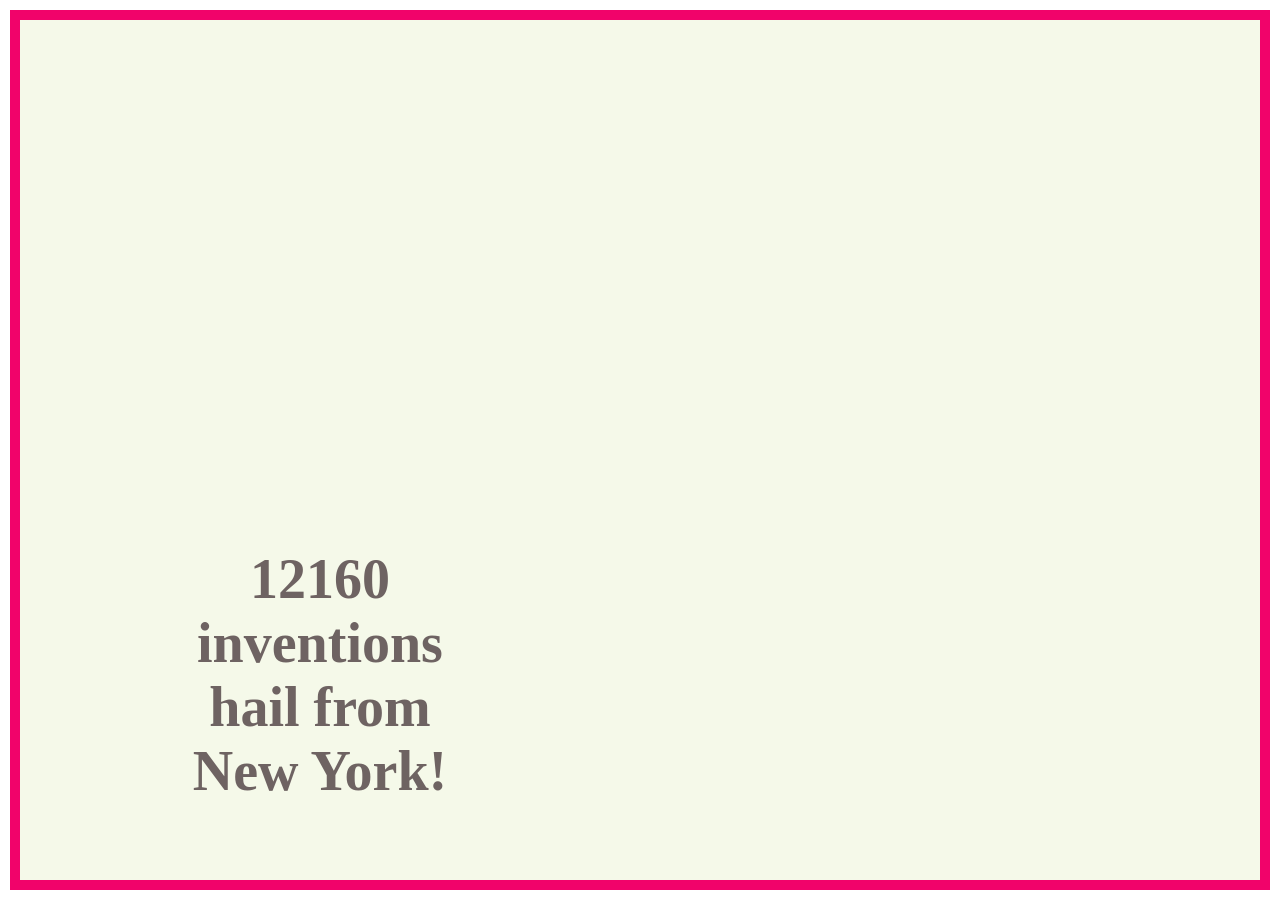
==== index.html @ 993df79d "Renamed test.html to index.html" ====
<!DOCTYPE html>
<html>
	<head>
		<meta charset="utf-8"/>
		<!-- <meta name="viewport" content="width=device-width"> -->
		<title>This is a test.</title> 
		<link rel="stylesheet" type="text/css" href="style.css" />
	</head>
	<body>
		<!-- CONTENT GOES HERE -->
		<div class="infoBox">
			<div class="largeCentered">
				12160 inventions hail from New York!
			</div>
		</div>

		<div id="box_1"></div>
		<div id="box_2"></div>

		<!-- <script src="https://code.jquery.com/jquery-2.2.4.min.js"></script> -->
		<!-- <scirpt src="scripts.js"></script> -->
	</body>
</html>
---- style.css ----
.infoBox{
	position:relative;
	color:#6e6362;
	font-weight:bold;	
}

.largeCentered {
	font-size: 350%;	
	text-align: center;
	position: fixed; /* or absolute */
	top: 75%;
	/*left: 75%;*/
	right: 75%;
	/* bring your own prefixes */
	transform: translate(+50%, -50%);
}

.centered {
	font-size: 250%;	
	text-align: center;
	position: fixed; /* or absolute */
	top: 50%;
	left: 50%;
	/* bring your own prefixes */
	transform: translate(-50%, -50%);
}

#box_1 { 
	position: absolute; 
	top: 10px; 
	right: 10px; 
	bottom: 10px; 
	left: 10px; 
	background: #f1036a; 
	z-index: -1;
}

#box_2 { 
	position: absolute; 
	top: 20px; 
	right: 20px; 
	bottom: 20px; 
	left: 20px; 
	background: #f5f9e9; 
	z-index: -1;
}


/* #f1036a */
/* #1d2021 */
/* #6e6362 */
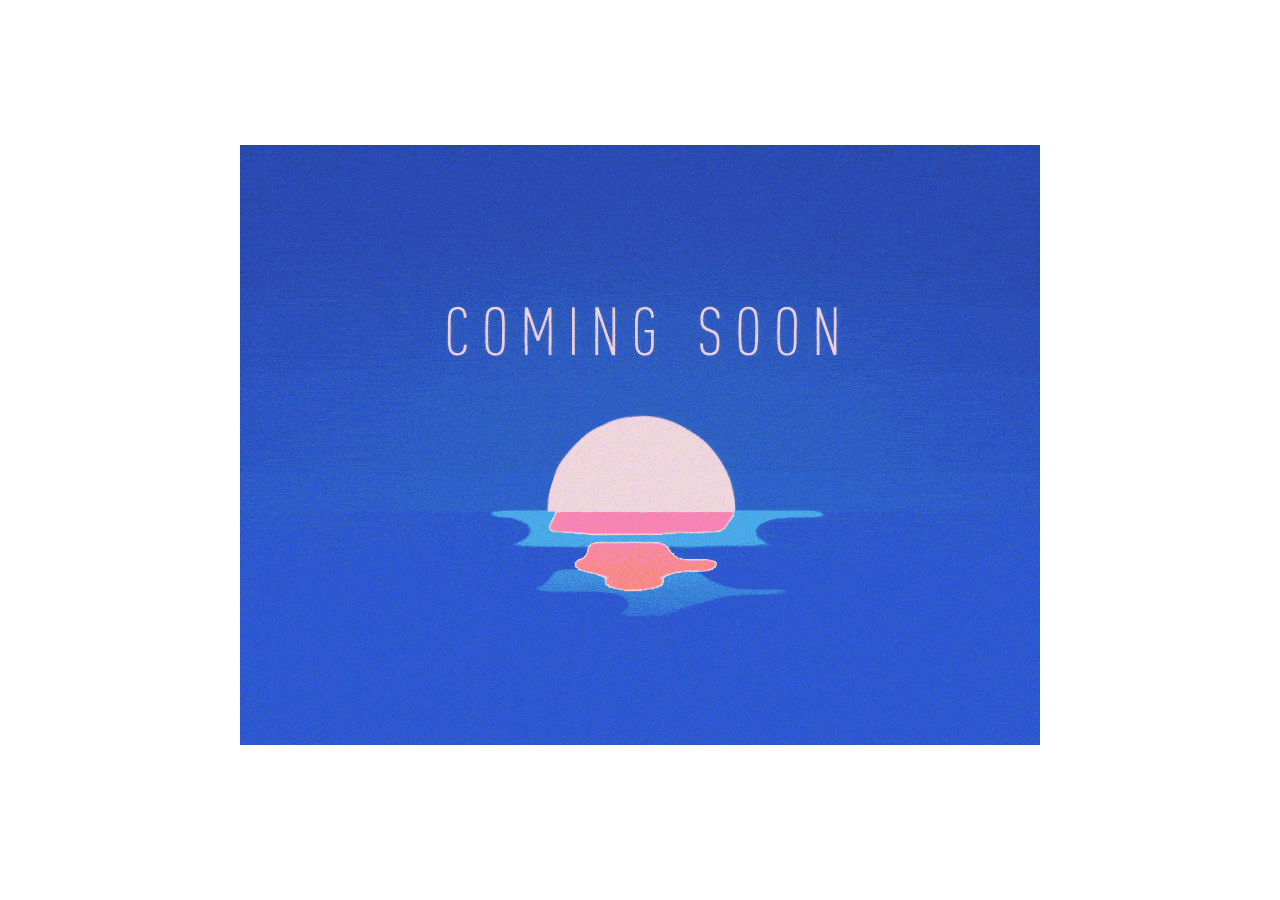
==== commit f14866e5: "COmingsoon message" ====
--- a/index.html
+++ b/index.html
@@ -3,22 +3,12 @@
 	<head>
 		<meta charset="utf-8"/>
 		<!-- <meta name="viewport" content="width=device-width"> -->
-		<title>This is a test.</title> 
+		<title>This is a test.</title>
 		<link rel="stylesheet" type="text/css" href="style.css" />
 	</head>
 	<body>
-		<!-- CONTENT GOES HERE -->
-		<div class="infoBox">
-			<div class="largeCentered">
-				12160 inventions hail from New York!
+			<div class="centered">
+				<img src="./assets/comingsoon.gif" alt="Programmable Air">
 			</div>
-		</div>
-
-		<div id="box_1"></div>
-		<div id="box_2"></div>
-
-		<!-- <script src="https://code.jquery.com/jquery-2.2.4.min.js"></script> -->
-		<!-- <scirpt src="scripts.js"></script> -->
 	</body>
 </html>
-
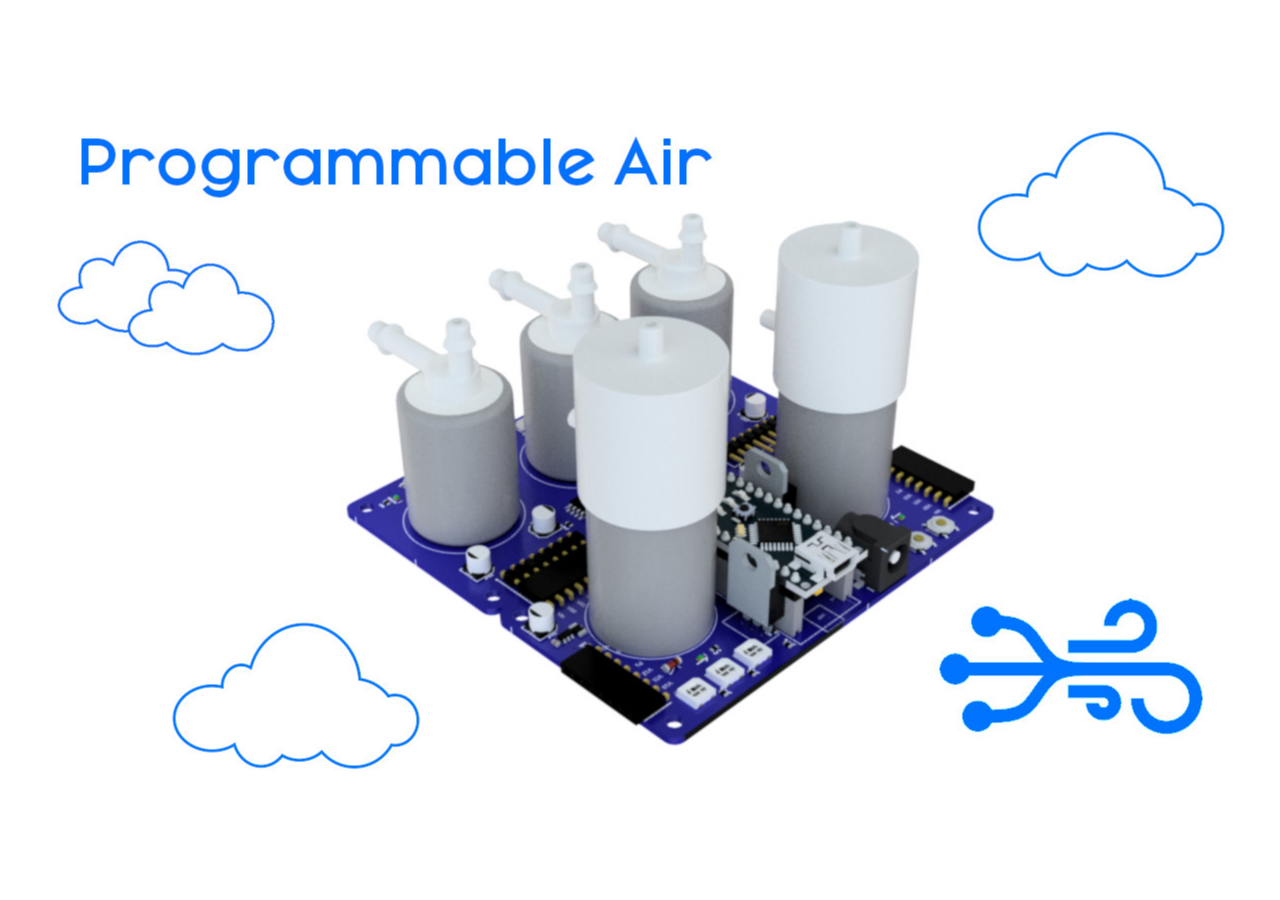
==== commit 41c6d8ae: "Updated sta" ====
--- a/index.html
+++ b/index.html
@@ -3,12 +3,12 @@
 	<head>
 		<meta charset="utf-8"/>
 		<!-- <meta name="viewport" content="width=device-width"> -->
-		<title>This is a test.</title>
+		<title>Programmable Air</title>
 		<link rel="stylesheet" type="text/css" href="style.css" />
 	</head>
 	<body>
 			<div class="centered">
-				<img src="./assets/comingsoon.gif" alt="Programmable Air">
+				<img src="./assets/Programmable Air PCB Render.jpg" alt="Programmable Air">
 			</div>
 	</body>
 </html>
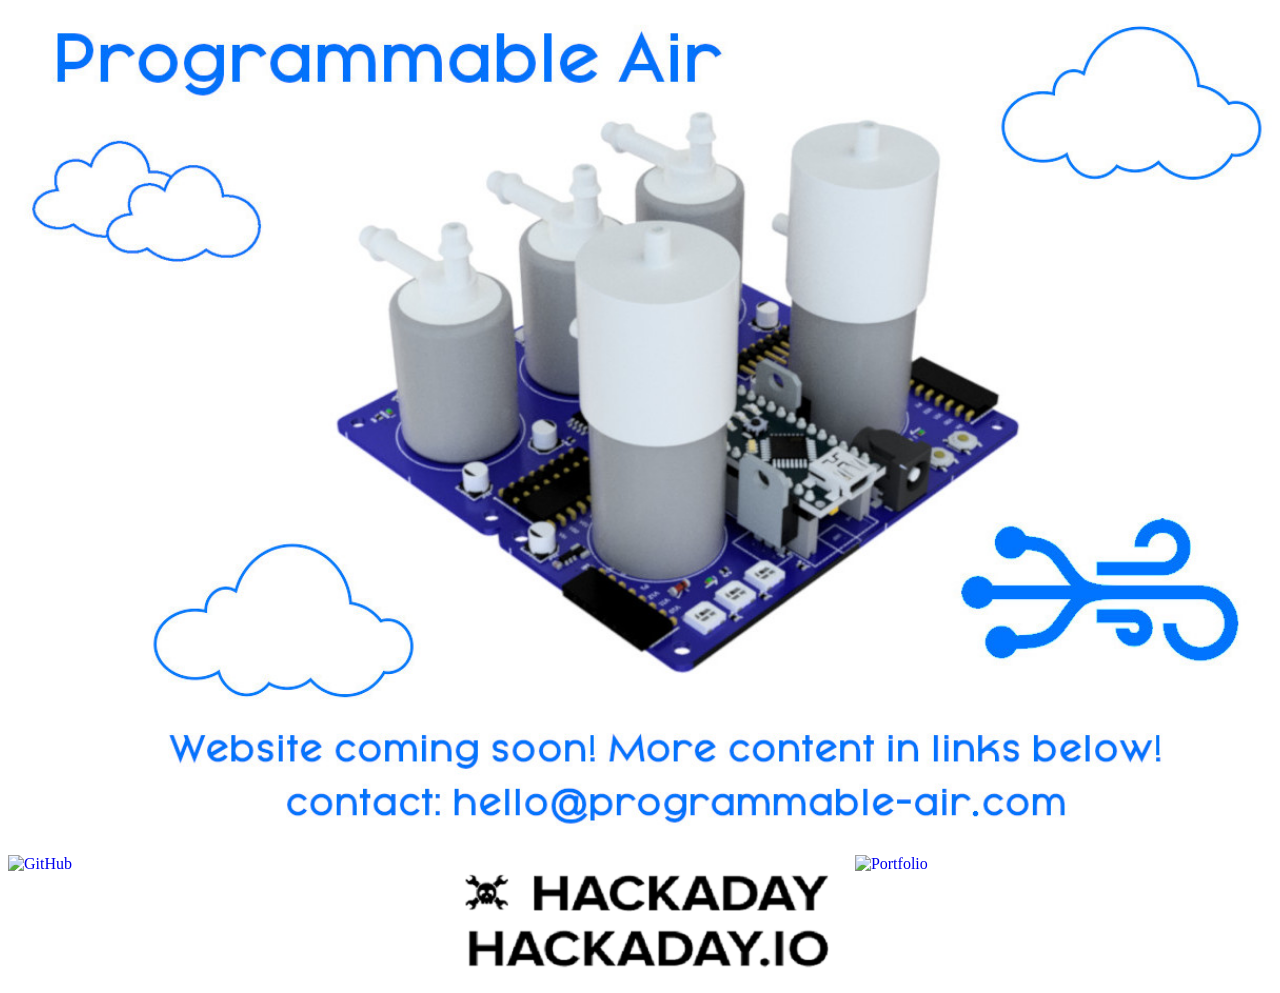
==== commit 9df35605: "Added links to github, hackaday, portfolio" ====
--- a/index.html
+++ b/index.html
@@ -7,8 +7,18 @@
 		<link rel="stylesheet" type="text/css" href="style.css" />
 	</head>
 	<body>
-			<div class="centered">
-				<img src="./assets/Programmable Air PCB Render.jpg" alt="Programmable Air">
-			</div>
+   		<img class = "centered_large" src="./assets/Programmable Air PCB Render.jpg" alt="Programmable Air">
+
+			<a href="https://www.github.com/tinkrmind/programmable-air">
+				<img src="./assets/github.png" alt="GitHub" align="left" width="34%" height="auto" border="0">
+			</a>
+
+			<a href="https://hackaday.io/project/129278-programmable-air">
+				<img src="./assets/hackaday.png" alt="Hackaday" align="center" width="33%" height="auto" border="0">
+			</a>
+
+			<a href="https://tinkrmind.me/">
+				<img src="./assets/tinkrmind.png" alt="Portfolio" align="right" width="33%" height="auto" border="0">
+			</a>
 	</body>
 </html>
--- a/style.css
+++ b/style.css
@@ -1,51 +1,5 @@
-.infoBox{
-	position:relative;
-	color:#6e6362;
-	font-weight:bold;	
+.centered_large {
+    display: inline-block;
+    width: 100%; // Show 4 images in a row normally
+    height: auto;
 }
-
-.largeCentered {
-	font-size: 350%;	
-	text-align: center;
-	position: fixed; /* or absolute */
-	top: 75%;
-	/*left: 75%;*/
-	right: 75%;
-	/* bring your own prefixes */
-	transform: translate(+50%, -50%);
-}
-
-.centered {
-	font-size: 250%;	
-	text-align: center;
-	position: fixed; /* or absolute */
-	top: 50%;
-	left: 50%;
-	/* bring your own prefixes */
-	transform: translate(-50%, -50%);
-}
-
-#box_1 { 
-	position: absolute; 
-	top: 10px; 
-	right: 10px; 
-	bottom: 10px; 
-	left: 10px; 
-	background: #f1036a; 
-	z-index: -1;
-}
-
-#box_2 { 
-	position: absolute; 
-	top: 20px; 
-	right: 20px; 
-	bottom: 20px; 
-	left: 20px; 
-	background: #f5f9e9; 
-	z-index: -1;
-}
-
-
-/* #f1036a */
-/* #1d2021 */
-/* #6e6362 */
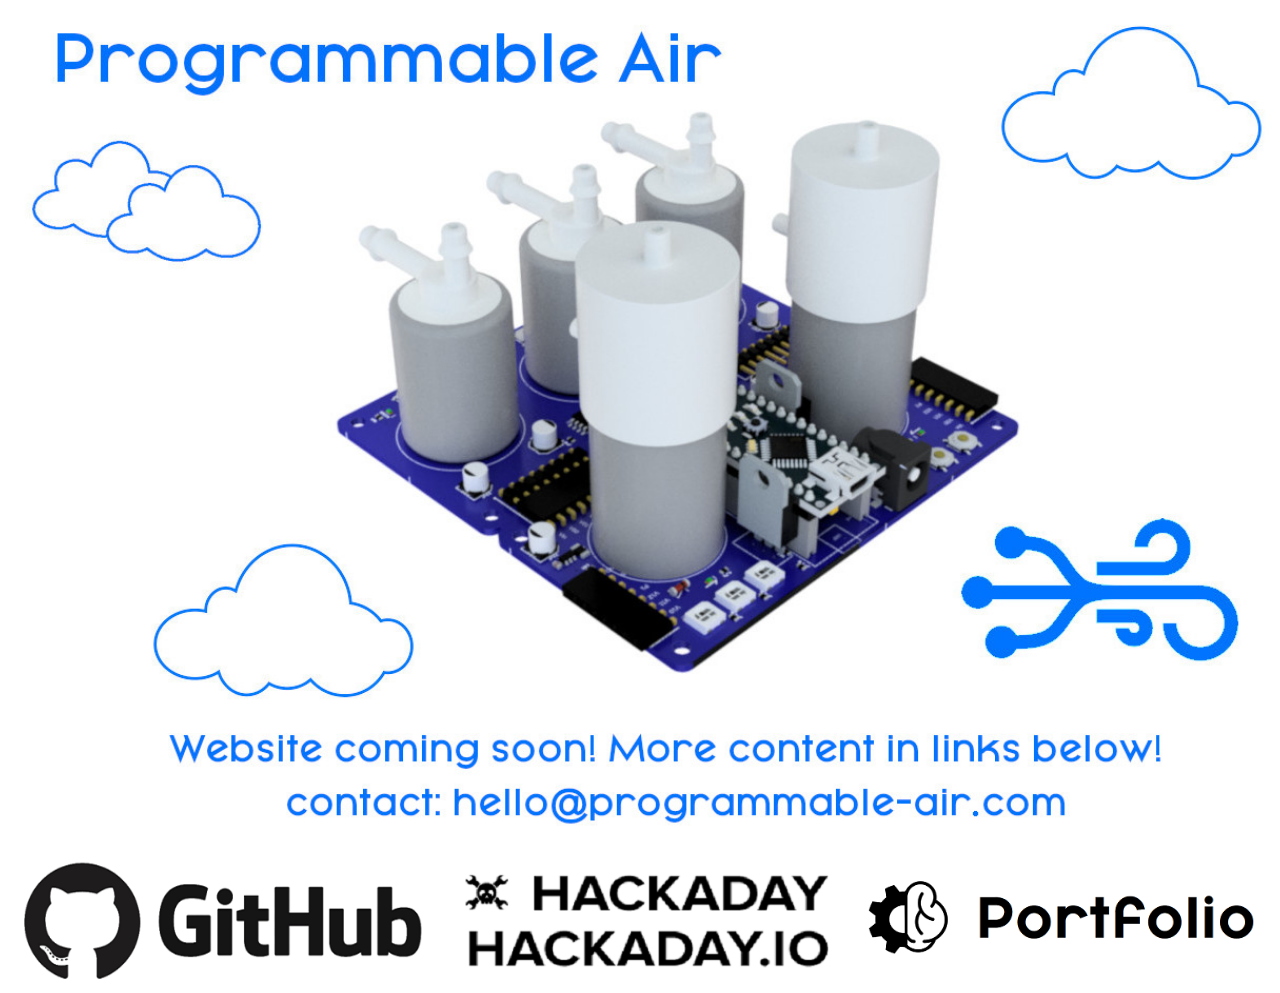
==== commit ca915cd1: "Update index.html" ====
--- a/index.html
+++ b/index.html
@@ -9,7 +9,7 @@
 	<body>
    		<img class = "centered_large" src="./assets/Programmable Air PCB Render.jpg" alt="Programmable Air">
 
-			<a href="https://www.github.com/tinkrmind/programmable-air">
+			<a href="https://www.github.com/programmable-air">
 				<img src="./assets/github.png" alt="GitHub" align="left" width="34%" height="auto" border="0">
 			</a>
 
